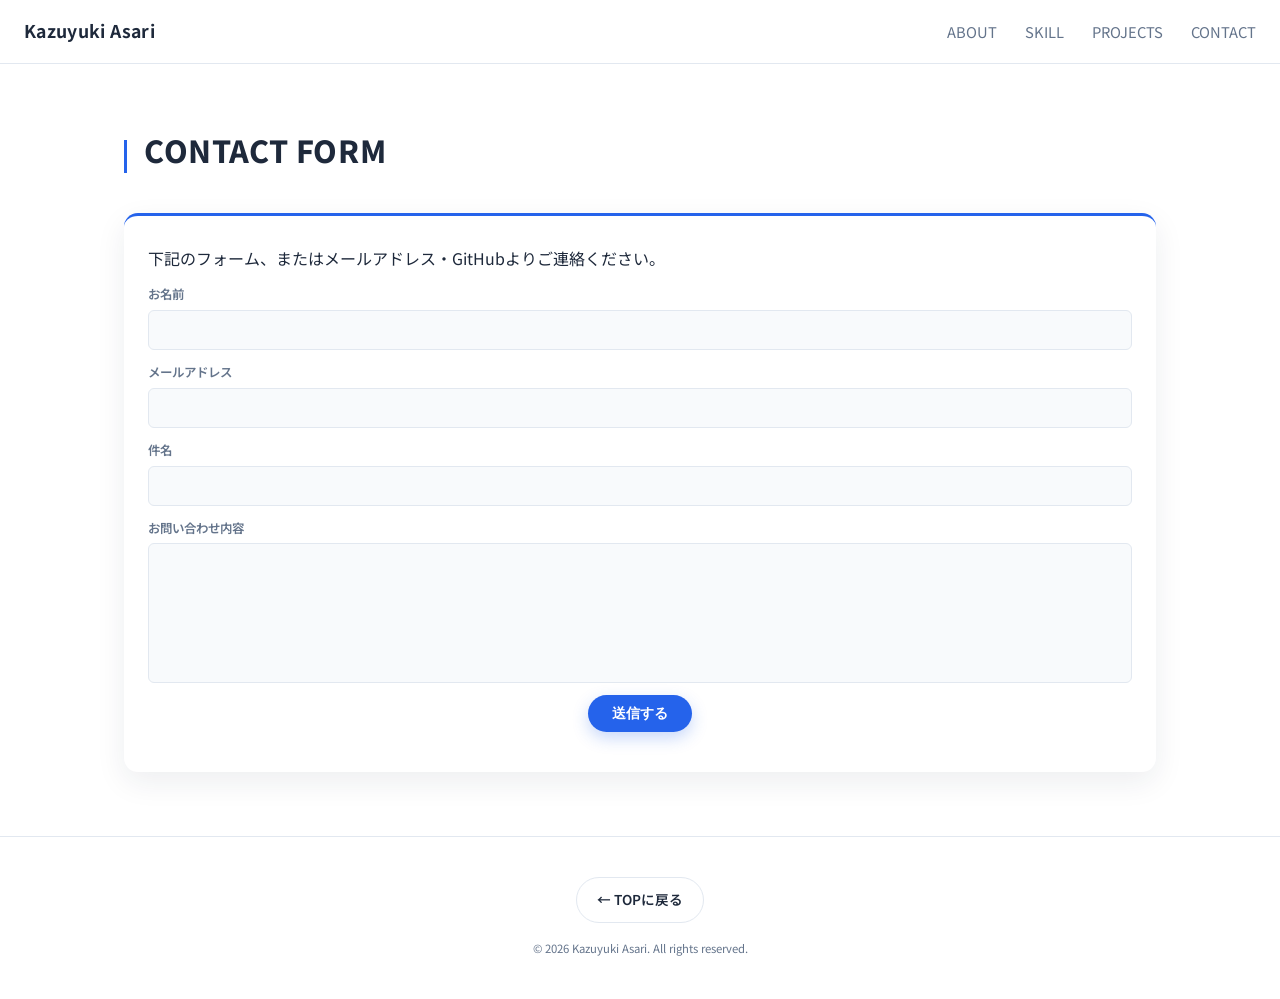
==== contact.html @ 2b7edd39 "contact.htmlの配置修正とスタイル調整" ====
<!doctype html>
<html lang="ja">
  <head>
    <meta charset="UTF-8" />
    <meta name="viewport" content="width=device-width, initial-scale=1.0" />
    <link rel="preconnect" href="https://fonts.googleapis.com" />
    <link rel="preconnect" href="https://fonts.gstatic.com" crossorigin />
    <link
      href="https://fonts.googleapis.com/css2?family=Noto+Sans+JP:wght@400;500;700&display=swap"
      rel="stylesheet"
    />
    <link rel="stylesheet" href="css/style.css" />
    <title>お問い合わせ | K.A portfolio</title>
  </head>
  <body>
    <header>
      <a class="logo" href="index.html">Kazuyuki Asari</a>
      <button class="nav-toggle" id="navToggle" aria-label="メニュー">
        &#9776;
      </button>
      <nav>
        <ul class="nav-links" id="navLinks">
          <li><a href="index.html#ABOUT">ABOUT</a></li>
          <li><a href="index.html#SKILL">SKILL</a></li>
          <li><a href="index.html#PROJECTS">PROJECTS</a></li>
          <li><a href="index.html#CONTACT">CONTACT</a></li>
        </ul>
      </nav>
    </header>

    <main>
      <div class="container">
        <div class="section-head">
          <h1>CONTACT FORM</h1>
        </div>
        <div class="contact-card">
          <p>
            下記のフォーム、またはメールアドレス・GitHubよりご連絡ください。
          </p>

          <form
            class="contact-form"
            name="contact"
            method="POST"
            data-netlify="true"
          >
            <input type="hidden" name="form-name" value="contact" />
            <div class="form-row">
              <label for="name">お名前</label>
              <input type="text" id="name" name="name" required />
            </div>
            <div class="form-row">
              <label for="email">メールアドレス</label>
              <input type="email" id="email" name="email" required />
            </div>
            <div class="form-row">
              <label for="subject">件名</label>
              <input type="text" id="subject" name="subject" required />
            </div>
            <div class="form-row">
              <label for="message">お問い合わせ内容</label>
              <textarea
                id="message"
                name="message"
                rows="6"
                required
              ></textarea>
            </div>
            <button type="submit" class="btn-submit">送信する</button>
          </form>
        </div>
      </div>
    </main>

    <footer>
      <a class="back-link" href="index.html">← TOPに戻る</a>
      <small>© 2026 Kazuyuki Asari. All rights reserved.</small>
    </footer>

    <script src="js/script.js"></script>
  </body>
</html>
---- css/style.css ----
* {
  box-sizing: border-box;
  margin: 0;
  padding: 0;
}

html {
  scroll-behavior: smooth;
}

:root {
  --color-primary: #2563eb;
  --color-primary-dark: #1d4ed8;
  --color-accent: #0d9488;
  --color-bg: #ffffff;
  --color-bg-soft: #f8fafc;
  --color-text: #1e293b;
  --color-text-muted: #64748b;
  --color-border: #e2e8f0;
  --radius: 14px;
  --max-width: 1080px;
  --hero-photo: none;
}

header {
  position: sticky;
  top: 0;
  z-index: 100;
  background: rgba(255, 255, 255, 0.9);
  backdrop-filter: blur(8px);
  border-bottom: 1px solid var(--color-border);
  display: flex;
  align-items: center;
  justify-content: space-between;
  padding: 16px 24px;
}
.logo {
  font-weight: 700;
  font-size: 1.1rem;
  letter-spacing: 0.02em;
}
header nav ul {
  display: flex;
  gap: 28px;
  list-style: none;
  font-size: 0.92rem;
  color: var(--color-text-muted);
}
header nav a:hover {
  color: var(--color-primary);
}

.nav-toggle {
  display: none;
  background: none;
  border: none;
  font-size: 1.4rem;
  cursor: pointer;
  color: var(--color-text);
}

body {
  font-family:
    "Noto Sans JP",
    -apple-system,
    BlinkMacSystemFont,
    "Hiragino Kaku Gothic ProN",
    "Yu Gothic",
    sans-serif;
  color: var(--color-text);
  background: var(--color-bg);
  line-height: 1.75;
  -webkit-font-smoothing: antialiased;
}

section:nth-of-type(even) {
  background: var(--color-bg-soft);
}

.card {
  background: #fff;
}
.tech-list li {
  background: #fff;
}
.project-card {
  background: #fff;
}
a {
  color: inherit;
  text-decoration: none;
}

.container {
  max-width: var(--max-width);
  margin: 0 auto;
  padding: 0 24px;
}

.hero {
  padding: 96px 0 72px;
  background-image:
    var(--hero-photo),
    linear-gradient(180deg, var(--color-bg-soft) 0%, var(--color-bg) 100%);
  background-size: cover;
  background-position: center;
}

.hero-split {
  display: grid;
  grid-template-columns: 1fr;
  gap: 40px;
  align-items: center;
}

.hero-eyebrow {
  display: block;
  color: var(--color-primary);
  font-weight: 700;
  font-size: 0.9rem;
  letter-spacing: 0.06em;
  margin-bottom: 14px;
}

.hero h1 {
  font-size: clamp(2rem, 5vw, 3.2rem);
  font-weight: 800;
  line-height: 1.25;
  margin-bottom: 16px;
}

.hero .catchcopy {
  font-size: 1.05rem;
  color: var(--color-text-muted);
  max-width: 480px;
}

section {
  scroll-margin-top: 60px;
}

.section-num {
  font-size: 3.4rem;
  font-weight: 800;
  font-style: italic;
  line-height: 1;
  letter-spacing: -0.02em;
  color: var(--color-border);
}
@supports (-webkit-text-stroke: 1px black) {
  .section-num {
    color: transparent;
    -webkit-text-stroke: 1.5px var(--color-border);
  }
}

.section-head {
  display: flex;
  align-items: center;
  gap: 20px;
  margin: 36px 0;
}
.section-head h1,
.section-head h2 {
  position: relative;
  padding-left: 20px;
  font-size: clamp(1.4rem, 3vw, 1.9rem);
  font-weight: 800;
  letter-spacing: 0.02em;
}
.section-head h1::before,
.section-head h2::before {
  content: "";
  position: absolute;
  left: 0;
  bottom: 4px;
  width: 3px;
  height: 1.1em;
  background: var(--color-primary);
}

.about-grid {
  display: grid;
  grid-template-columns: repeat(3, 1fr);
  gap: 20px;
  margin: 24px 0 32px;
}
.card {
  background: var(--color-bg-soft);
  border: 1px solid var(--color-border);
  border-radius: var(--radius);
  padding: 24px;
}
.card h3 {
  font-size: 1rem;
  margin-bottom: 10px;
}
.card p {
  font-size: 0.92rem;
  color: var(--color-text-muted);
}

.tech-list {
  display: flex;
  flex-wrap: wrap;
  gap: 10px;
  list-style: none;
  margin: 16px 0 24px;
}
.tech-list li {
  background: var(--color-bg-soft);
  border: 1px solid var(--color-border);
  color: var(--color-text);
  font-size: 0.85rem;
  font-weight: 600;
  padding: 6px 14px;
  border-radius: 999px;
}

.rating-legend {
  max-width: 420px;
  margin: 10px 0 24px;
}
.legend-title {
  font-size: 0.72rem;
  font-weight: 600;
  color: var(--color-text-muted);
  margin-bottom: 4px;
}
.rating-legend ul {
  list-style: none;
  display: flex;
  flex-direction: column;
  gap: 2px;
}
.rating-legend li {
  display: flex;
  align-items: center;
  gap: 6px;
  font-size: 0.7rem;
  line-height: 1.4;
  color: var(--color-text-muted);
}
.rating-legend .fish {
  width: 10px;
  height: 6px;
  fill: var(--color-border);
  flex-shrink: 0;
}

.skills-grid {
  display: grid;
  grid-template-columns: repeat(2, 1fr);
  gap: 20px;
  margin: 24px 0 32px;
}
.skill-card {
  background: var(--color-bg-soft);
  border: 1px solid var(--color-border);
  border-radius: var(--radius);
  padding: 24px;
}
.skill-card h4 {
  font-size: 0.9rem;
  color: var(--color-text-muted);
  text-transform: uppercase;
  letter-spacing: 0.04em;
  margin-bottom: 16px;
}
.skill-card ul {
  list-style: none;
}
.skill-card li {
  display: flex;
  align-items: center;
  gap: 10px;
  padding: 8px 0;
  border-bottom: 1px solid var(--color-border);
  font-size: 0.92rem;
}
.skill-card li:last-child {
  border-bottom: none;
}
.skill-card li img {
  border-radius: 4px;
}
.level-dots {
  display: inline-flex;
  gap: 4px;
  margin-left: auto;
}
.fish {
  width: 20px;
  height: 20px;
  fill: var(--color-border);
}
.fish.filled {
  fill: var(--color-primary);
}

.projects-grid {
  display: grid;
  grid-template-columns: repeat(3, 1fr);
  gap: 20px;
  margin: 24px 0 32px;
}
.project-card {
  border: 1px solid var(--color-border);
  border-radius: var(--radius);
  overflow: hidden;
  transition:
    box-shadow 0.2s ease,
    transform 0.2s ease;
}

.project-head h2::before {
  content: "";
  position: absolute;
  left: 0;
  bottom: 4px;
  width: 3px;
  height: 1.1em;
  background: var(--color-primary);
}

.project-head h2 {
  position: relative;
  padding-left: 20px;
  font-weight: 800;
  letter-spacing: 0.02em;
}

.project-card:hover {
  box-shadow: 0 8px 20px rgba(0, 0, 0, 0.08);
  transform: translateY(-2px);
}
.project-card img {
  width: 100%;
  height: auto;
  display: block;
}
.project-card h3 {
  font-size: 1.05rem;
  margin: 16px 16px 8px;
}
.tags {
  display: flex;
  gap: 8px;
  list-style: none;
}
.tags li {
  font-size: 0.78rem;
  color: var(--color-text-muted);
  background: var(--color-bg-soft);
  border-radius: 999px;
  padding: 4px 10px;
}
.project-card .tags {
  padding: 0 16px 16px;
}

.contact-links {
  display: flex;
  gap: 16px;
  margin-top: 20px;
}
.contact-links a {
  display: inline-flex;
  align-items: center;
  padding: 10px 20px;
  border: 1px solid var(--color-border);
  border-radius: 16px;
  font-size: 0.92rem;
  font-weight: 600;
  transition:
    background 0.2s ease,
    border-color 0.2s ease;
}
.contact-links a:hover {
  background: var(--color-primary);
  border-color: var(--color-primary);
  color: #fff;
}

footer {
  padding: 40px 0;
  text-align: center;
  color: var(--color-text-muted);
  font-size: 0.85rem;
  border-top: 1px solid var(--color-border);
  margin-top: 40px;
  display: flex;
  flex-direction: column;
  align-items: center;
  gap: 16px;
}
.back-link {
  display: inline-flex;
  align-items: center;
  gap: 6px;
  padding: 10px 20px;
  border: 1px solid var(--color-border);
  border-radius: 999px;
  font-size: 0.85rem;
  font-weight: 600;
  color: var(--color-text);
  transition:
    background 0.2s ease,
    border-color 0.2s ease;
}
.back-link:hover {
  background: var(--color-primary);
  border-color: var(--color-primary);
  color: #fff;
}

.project-hero {
  padding: 20px 0;
}
.project-hero h1 {
  font-size: clamp(1.8rem, 4vw, 2.6rem);
  font-weight: 800;
  text-align: center;
  margin-bottom: 4px;
}
.project-hero .tags {
  justify-content: center;
  margin-bottom: 24px;
}
.project-hero img {
  display: block;
  width: 50%;
  height: auto;
  margin: 0 auto;
  border-radius: var(--radius);
  border: 1px solid var(--color-border);
}

.slider-wrap {
  display: flex;
  align-items: center;
  gap: 16px;
  max-width: 560px;
  margin: 0 auto;
}
.project-slider {
  flex: 1;
  overflow: hidden;
  border-radius: var(--radius);
  /* border: 1px solid var(--color-border); */
}
.slider-track {
  display: flex;
  align-items: center;
  gap: 16px;
  transition: transform 0.35s ease;
}
.slider-track img {
  width: 80%;
  aspect-ratio: 16 / 10;
  object-fit: cover;
  flex-shrink: 0;
  margin: 0 2.5%;
  display: block;
  border-radius: var(--radius);
  border: 1px solid var(--color-border);
  opacity: 0.35;
  transition: opacity 0.35s ease;
}
.slider-track img.active {
  opacity: 1;
}
.slider-arrow {
  flex-shrink: 0;
  background: #fff;
  border: 1px solid var(--color-border);
  border-radius: 50%;
  width: 38px;
  height: 38px;
  font-size: 1.3rem;
  line-height: 1;
  cursor: pointer;
  display: flex;
  align-items: center;
  justify-content: center;
  color: var(--color-text-muted);
  box-shadow: 0 4px 10px rgba(0, 0, 0, 0.08);
  transition:
    background 0.2s ease,
    color 0.2s ease,
    transform 0.2s ease,
    box-shadow 0.2s ease;
}
.slider-arrow:hover {
  background: var(--color-primary);
  color: #fff;
  transform: translateY(-2px);
  box-shadow: 0 8px 16px rgba(37, 99, 235, 0.25);
}
.slider-dots {
  display: flex;
  justify-content: center;
  gap: 8px;
  margin-top: 16px;
}
.slider-dots .dot {
  width: 20px;
  height: 5px;
  border-radius: 999px;
  background: var(--color-border);
  border: none;
  padding: 0;
  cursor: pointer;
}
.slider-dots .dot.active {
  background: var(--color-primary);
}
main {
  padding: 24px 0;
}
article h2 {
  font-size: 1.15rem;
  font-weight: 700;
  margin: 36px 0 12px;
  border-bottom: 1px solid var(--color-border);
}
article h2:first-of-type {
  margin-top: 0;
}
article p {
  color: var(--color-text-muted);
  font-size: 0.95rem;
}
article ul {
  list-style: none;
  display: flex;
  flex-wrap: wrap;
  gap: 8px;
  margin-top: 8px;
}
article ul li {
  background: var(--color-bg-soft);
  border: 1px solid var(--color-border);
  border-radius: 999px;
  padding: 6px 14px;
  font-size: 0.85rem;
}

main .container > p {
  color: var(--color-text-muted);
  margin-bottom: 8px;
}
.contact-card {
  background: #fff;
  border-radius: var(--radius);
  padding: 28px 24px;
  max-width: 1080px;
  border-top: 3px solid var(--color-primary);
  box-shadow: 0 10px 30px rgba(30, 41, 59, 0.08);
}

.form-row input:focus,
.form-row textarea:focus {
  outline: none;
  border-color: var(--color-primary);
  background: #fff;
  box-shadow: 0 0 0 3px rgba(37, 99, 235, 0.15);
}
.form-row textarea::-webkit-resizer {
  display: none;
}
.btn-submit {
  display: inline-block;
  align-self: center;
  background: var(--color-primary);
  color: #fff;
  border: none;
  padding: 9px 24px;
  border-radius: 999px;
  font-size: 0.88rem;
  font-weight: 700;
  cursor: pointer;
  box-shadow: 0 6px 16px rgba(37, 99, 235, 0.25);
  transition:
    background 0.2s ease,
    transform 0.2s ease,
    box-shadow 0.2s ease;
}
.btn-submit:hover {
  background: var(--color-primary-dark);
  transform: translateY(-2px);
  box-shadow: 0 10px 20px rgba(37, 99, 235, 0.3);
}
.contact-form {
  display: flex;
  flex-direction: column;
  gap: 12px;
  margin: 12px 0;
}
.form-row {
  display: flex;
  flex-direction: column;
  gap: 4px;
}
.form-row label {
  font-size: 0.78rem;
  font-weight: 600;
  color: var(--color-text-muted);
}
.form-row input,
.form-row textarea {
  font-family: inherit;
  font-size: 0.88rem;
  padding: 9px 12px;
  border: 1px solid var(--color-border);
  border-radius: 6px;
  background: var(--color-bg-soft);
  color: var(--color-text);
}
.btn-submit {
  display: inline-block;
  align-self: center;
  background: var(--color-primary);
  color: #fff;
  border: none;
  padding: 9px 24px;
  border-radius: 999px;
  font-size: 0.88rem;
  font-weight: 700;
  cursor: pointer;
  transition: background 0.2s ease;
}
.contact-links {
  margin-top: 14px;
}

@media (max-width: 900px) {
  .about-grid {
    grid-template-columns: repeat(2, 1fr);
  }
  .projects-grid {
    grid-template-columns: repeat(2, 1fr);
  }
}

@media (max-width: 760px) {
  .about-grid {
    grid-template-columns: 1fr;
  }
  .skills-grid {
    grid-template-columns: 1fr;
  }
  .projects-grid {
    grid-template-columns: 1fr;
  }
  .container {
    padding: 0 16px;
  }
  .section-num {
    font-size: 2rem;
  }
  .nav-toggle {
    display: block;
    margin-left: auto;
  }
  header nav ul.nav-links {
    position: fixed;
    top: 62px;
    left: 0;
    right: 0;
    background: var(--color-bg);
    flex-direction: column;
    align-items: center;
    gap: 0;
    max-height: 0;
    overflow: hidden;
    transition: max-height 0.25s ease;
    border-bottom: 1px solid var(--color-border);
  }
  header nav ul.nav-links.open {
    max-height: 320px;
  }
  header nav ul.nav-links li {
    width: 100%;
    text-align: center;
  }
  header nav ul.nav-links a {
    display: block;
    padding: 14px 0;
  }
}
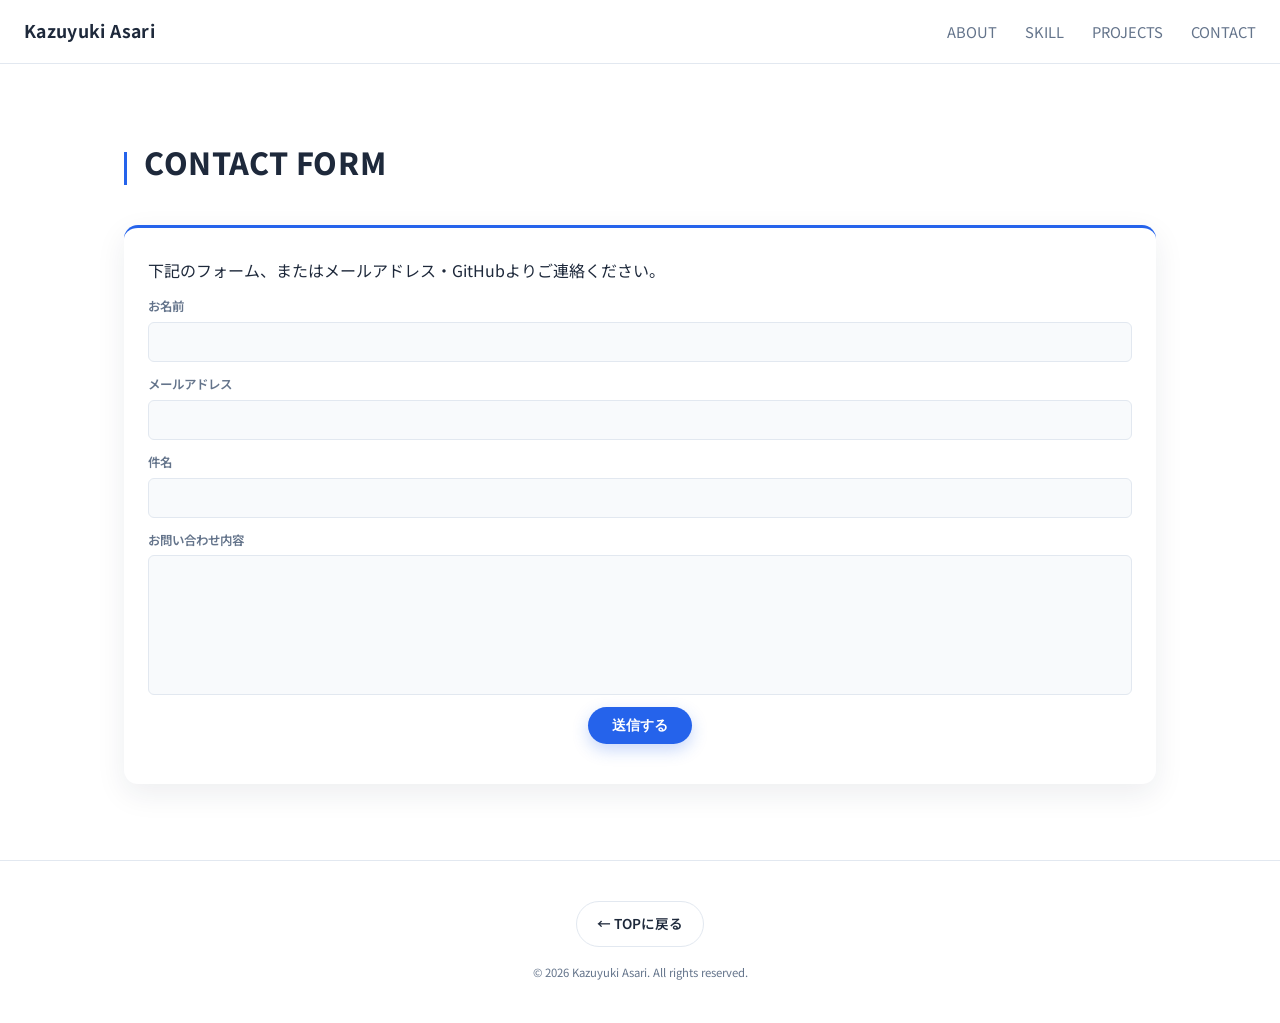
==== commit 655b2bba: "お問い合わせフォームをNetlify Forms対応に強化(送信完了ページ、ハニーポット追加)" ====
--- a/contact.html
+++ b/contact.html
@@ -43,8 +43,16 @@
             name="contact"
             method="POST"
             data-netlify="true"
+            data-netlify-honeypot="bot-field"
+            action="thanks.html"
           >
             <input type="hidden" name="form-name" value="contact" />
+            <p class="hidden-field">
+              <label
+                >この項目には入力しないでください: <input name="bot-field"
+              /></label>
+            </p>
+
             <div class="form-row">
               <label for="name">お名前</label>
               <input type="text" id="name" name="name" required />
--- a/css/style.css
+++ b/css/style.css
@@ -94,9 +94,14 @@
 .container {
   max-width: var(--max-width);
   margin: 0 auto;
-  padding: 0 24px;
-}
-
+  padding: 12px 24px;
+}
+.project-card img {
+  width: 100%;
+  aspect-ratio: 16/10;
+  object-fit: cover;
+  display: block;
+}
 .hero {
   padding: 96px 0 72px;
   background-image:
@@ -334,11 +339,7 @@
   box-shadow: 0 8px 20px rgba(0, 0, 0, 0.08);
   transform: translateY(-2px);
 }
-.project-card img {
-  width: 100%;
-  height: auto;
-  display: block;
-}
+
 .project-card h3 {
   font-size: 1.05rem;
   margin: 16px 16px 8px;
@@ -361,6 +362,7 @@
 
 .contact-links {
   display: flex;
+  flex-wrap: wrap;
   gap: 16px;
   margin-top: 20px;
 }
@@ -381,7 +383,19 @@
   border-color: var(--color-primary);
   color: #fff;
 }
-
+#CONTACT h3,
+#CONTACT > .container > p {
+  text-align: center;
+}
+#CONTACT .contact-links {
+  justify-content: center;
+}
+article h3 {
+  font-size: 0.95rem;
+  font-weight: 700;
+  color: var(--color-text-muted);
+  margin: 16px 0 8px;
+}
 footer {
   padding: 40px 0;
   text-align: center;
@@ -524,7 +538,7 @@
   margin: 36px 0 12px;
   border-bottom: 1px solid var(--color-border);
 }
-article h2:first-of-type {
+article > .project-head:first-child h2 {
   margin-top: 0;
 }
 article p {
@@ -634,6 +648,11 @@
   margin-top: 14px;
 }
 
+.hidden-field {
+  position: absolute;
+  left: -9999px;
+}
+
 @media (max-width: 900px) {
   .about-grid {
     grid-template-columns: repeat(2, 1fr);
